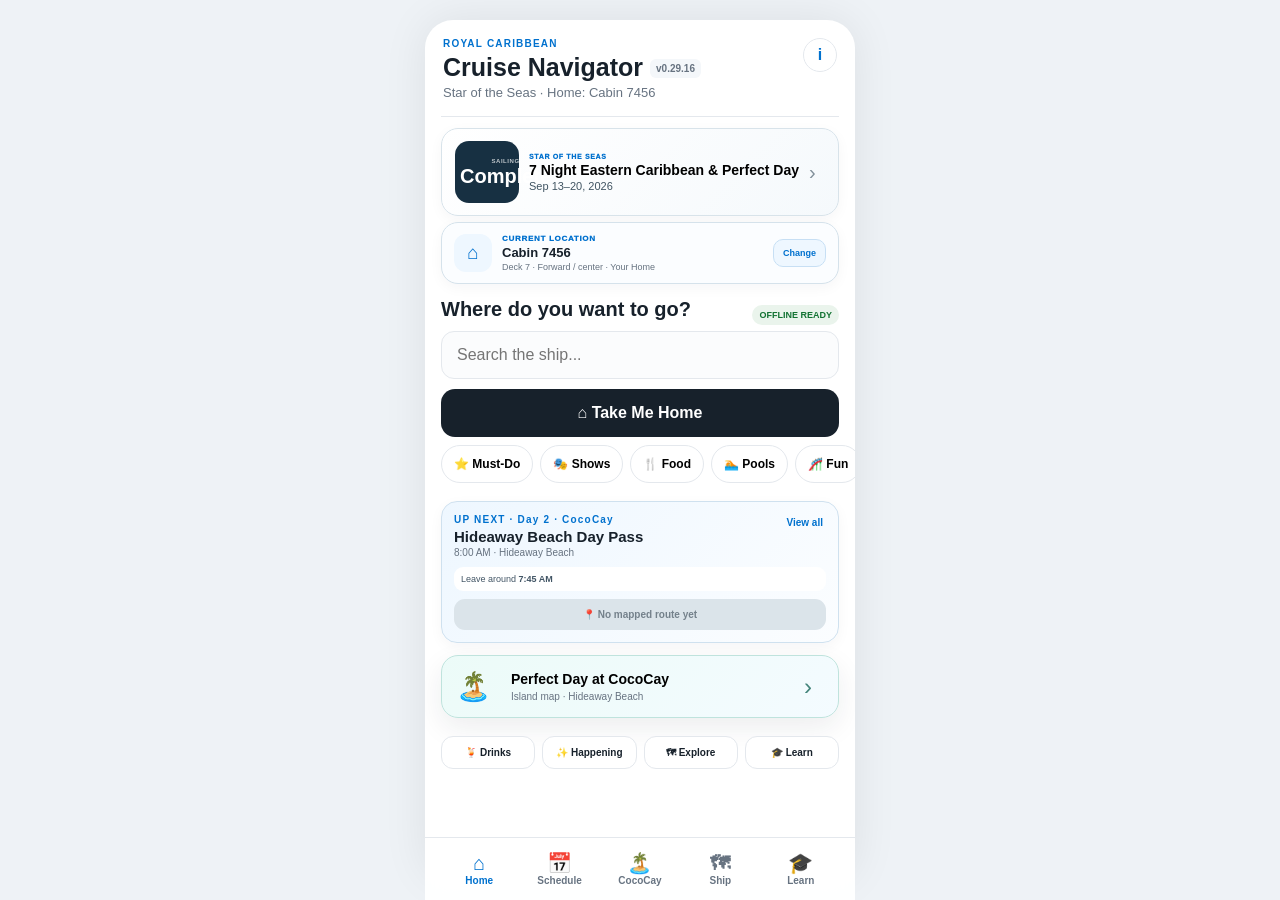
==== index.html @ 1f9f9a8d "bump production UI to 0.29.16" ====
<!doctype html>
<html lang="en">
<head>
  <meta charset="utf-8">
  <meta name="viewport" content="width=device-width, initial-scale=1, viewport-fit=cover">
  <meta name="theme-color" content="#0071ce">
  <meta name="apple-mobile-web-app-capable" content="yes">
  <meta name="apple-mobile-web-app-status-bar-style" content="black-translucent">
  <meta name="apple-mobile-web-app-title" content="Cruise Navigator">
  <link rel="manifest" href="manifest.webmanifest">
  <link rel="apple-touch-icon" href="icon-192.png">
  <link rel="stylesheet" href="styles.css?v=02916">
  <title>Cruise Navigator</title>
</head>
<body>
  <main class="app-shell">
    <header class="topbar">
      <div>
        <div class="eyebrow">ROYAL CARIBBEAN</div>
        <h1>Cruise Navigator <span>v0.29.16</span></h1>
        <p class="sub">Star of the Seas · Home: Cabin 7456</p>
      </div>
      <button id="infoBtn" class="icon-btn" aria-label="About">i</button>
    </header>

    <section id="homeView" class="view active">
      <div id="cruiseProfileHome" class="cruise-profile-home compact-profile"></div>

      <div id="currentLocationHome" class="current-location-home"></div>

      <div class="section-head home-search-head"><h2>Where do you want to go?</h2><span id="offlineBadge" class="badge">OFFLINE READY</span></div>
      <div class="search-wrap">
        <input id="searchInput" type="search" placeholder="Search the ship..." autocomplete="off">
      </div>
      <div id="destinationList" class="destination-list hidden"></div>      <div class="home-primary-actions single-home-action">
        <button id="takeHome" class="home-action compact-home-action">⌂ Take Me Home</button>
      </div>

      <div id="categoryGrid" class="category-grid home-category-chips"></div>

      <div id="schedulePreview" class="schedule-preview"></div>

      <button id="cocoCayHome" class="island-entry compact-island-entry"><span class="island-entry-icon">🏝️</span><span><strong>Perfect Day at CocoCay</strong><small>Island map · Hideaway Beach</small></span><span class="island-entry-arrow">›</span></button>

      <div class="home-more-row">
        <button data-view="drinks">🍹 Drinks</button>
        <button data-view="happening">✨ Happening</button>
        <button data-view="explore">🗺 Explore</button>
        <button data-view="learn">🎓 Learn</button>
      </div>
    </section>

    <section id="drinksView" class="view">
      <button class="back-btn" data-go="home">‹ Back</button>
      <div class="page-title"><div class="eyebrow">DELUXE BEVERAGE PACKAGE</div><h2>🍹 I Need a Drink</h2><p>Choose Daniel, Wife, or Both. Each person keeps a separate Drink Passport, while Both mode finds options that work for you together.</p></div>
      <div id="drinksContent"></div>
    </section>

    <section id="scheduleView" class="view">
      <button class="back-btn" data-go="home">‹ Back</button>
      <div class="page-title"><div class="eyebrow">MY CRUISE</div><h2>My Schedule</h2><p>Your confirmed Royal Caribbean reservations are preloaded. Add anything else you want to remember.</p></div>
      <div id="scheduleContent"></div>
    </section>

    <section id="happeningView" class="view">
      <button class="back-btn" data-go="home">‹ Back</button>
      <div class="page-title"><div class="eyebrow">CRUISE COMPASS</div><h2>What’s Happening</h2><p>Learn the rhythm of Star of the Seas with recent-sailing reference events. Confirm actual times in the Royal Caribbean app for your sailing.</p></div>
      <div id="happeningContent"></div>
    </section>

    <section id="cococayView" class="view">
      <button class="back-btn" data-go="home">‹ Back</button>
      <div id="cococayContent"></div>
    </section>

    <section id="routeView" class="view">
      <div id="shipCompass" class="ship-compass" aria-label="Ship orientation"><div class="compass-forward">FORWARD</div><div class="compass-hull"><span class="compass-core forward-core"></span><span class="compass-core aft-core"></span><span id="compassArrow" class="compass-arrow">↑</span></div><div class="compass-aft">AFT</div><div id="compassHint" class="compass-hint">Ship orientation</div></div>
      <button class="back-btn" data-go="home">‹ Back</button>
      <div id="routeContent"></div>
    </section>

    <div id="mapOverlay" class="map-overlay" aria-hidden="true">
      <div class="map-sheet">
        <div class="map-sheet-head"><div><div class="eyebrow">DECK MAP</div><h3 id="overlayTitle">Cruise Navigator</h3></div><button id="closeMap" class="icon-btn" aria-label="Close map">×</button></div>
        <div id="overlayMap" class="overlay-map"></div>
        <div class="map-legend"><span><i class="legend-dot you"></i>You</span><span><i class="legend-dot dest"></i>Destination</span><span><i class="legend-dot lift"></i>Elevator / stairs</span></div>
        <div class="map-disclaimer">Schematic navigation map — not to scale. Ship signage and crew instructions take precedence.</div>
      </div>
    </div>

    <section id="exploreView" class="view">
      <button class="back-btn" data-go="home">‹ Back</button>
      <div class="page-title"><div class="eyebrow">ORIENTATION</div><h2>Explore the Ship</h2><p>Use deck neighborhoods to build a mental map before boarding.</p></div>
      <div id="deckCards" class="deck-cards"></div>
    </section>

    <section id="learnView" class="view">
      <button class="back-btn" data-go="home">‹ Back</button>
      <div class="page-title"><div class="eyebrow">TRAINING MODE</div><h2>Learn My Ship</h2><p>A few quick challenges to make the ship easier to remember.</p></div>
      <div id="lessonCard" class="lesson-card"></div>
    </section>

    <section id="infoView" class="view">
      <button class="back-btn" data-go="home">‹ Back</button>
      <div class="page-title"><div class="eyebrow">ABOUT</div><h2>Cruise Navigator</h2><p>v0.29.0 · Star of the Seas · September 13–20, 2026</p></div>
      <div class="info-card">
        <h3>Built for your cruise</h3>
        <p>Cruise Navigator keeps your ship navigation, schedule, CocoCay plans, favorite destinations, and onboard tools together in one iPhone-friendly app.</p>
        <h3>Navigation</h3>
        <p>Routes use the verified walking network across the mapped ship decks with Balanced, Elevators Preferred, and No Stairs routing choices. Follow the highlighted route and use onboard signs and crew instructions whenever conditions differ.</p>
        <h3>Offline ready</h3>
        <p>Core app screens, navigation data, and deck maps are stored for offline use after the app has been loaded on your device.</p>
        <h3>Ship orientation</h3>
        <p>Forward means toward the bow of the ship. Aft means toward the stern. Cabin 7456 on Deck 7 is your saved Home location.</p>
      </div>
    </section>

    <nav class="tabbar" aria-label="Primary navigation">
      <button class="tab active" data-view="home"><span>⌂</span>Home</button>
      <button class="tab" data-view="schedule"><span>📅</span>Schedule</button>
      <button class="tab" data-view="cococay"><span>🏝️</span>CocoCay</button>
      <button class="tab" data-view="explore"><span>🗺</span>Ship</button>
      <button class="tab" data-view="learn"><span>🎓</span>Learn</button>
    </nav>
  </main>
  <script src="app.js?v=02916"></script>
</body>
</html>
---- styles.css ----
:root{
  --blue:#0071ce;
  --blue-dark:#0058a3;
  --ink:#17212b;
  --muted:#677381;
  --line:#e4e8ed;
  --soft:#f4f7fa;
  --green:#137333;
  --shadow:0 10px 28px rgba(20,35,50,.08);
}
*{box-sizing:border-box}
html,body{margin:0;background:#eef2f6;color:var(--ink);font-family:-apple-system,BlinkMacSystemFont,"Segoe UI",Roboto,Helvetica,Arial,sans-serif}
body{min-height:100vh}
button,input{font:inherit}
button{cursor:pointer}
.app-shell{max-width:430px;min-height:100vh;margin:auto;background:#fff;position:relative;padding:env(safe-area-inset-top) 16px calc(90px + env(safe-area-inset-bottom));box-shadow:0 0 45px rgba(0,0,0,.08)}
.topbar{display:flex;justify-content:space-between;align-items:flex-start;padding:18px 2px 16px;border-bottom:1px solid var(--line)}
.eyebrow{font-size:10px;font-weight:800;letter-spacing:1.2px;color:var(--blue)}
h1{font-size:25px;line-height:1.05;margin:5px 0}
h1 span{font-size:10px;background:var(--soft);padding:4px 6px;border-radius:6px;color:var(--muted);vertical-align:middle}
.sub{margin:0;color:var(--muted);font-size:13px}
.icon-btn{width:34px;height:34px;border-radius:50%;border:1px solid var(--line);background:#fff;font-weight:800;color:var(--blue)}
.view{display:none;padding-top:18px}.view.active{display:block}
.home-card{display:flex;gap:14px;align-items:center;background:linear-gradient(135deg,#eef7ff,#f8fbff);border:1px solid #d7e9fb;border-radius:18px;padding:17px;box-shadow:var(--shadow)}
.home-icon{width:48px;height:48px;border-radius:14px;background:var(--blue);color:#fff;display:grid;place-items:center;font-size:25px;font-weight:700}
.small-label{font-size:10px;font-weight:800;color:var(--blue);letter-spacing:.9px}.home-room{font-size:22px;font-weight:800;margin-top:2px}.home-meta{font-size:12px;color:var(--muted);margin-top:2px}
.home-action{width:100%;margin:11px 0 18px;border:0;border-radius:14px;padding:14px;background:var(--ink);color:#fff;font-weight:800}
.section-head{display:flex;justify-content:space-between;align-items:center}.section-head h2{font-size:18px;margin:0 0 10px}.badge{font-size:9px;padding:5px 7px;border-radius:999px;background:#eaf4ec;color:var(--green);font-weight:800}
.search-wrap input{width:100%;padding:14px 15px;border:1px solid var(--line);border-radius:13px;background:#fbfcfd;outline:none}.search-wrap input:focus{border-color:#9bc8ef;box-shadow:0 0 0 3px rgba(0,113,206,.08)}
.category-grid{display:grid;grid-template-columns:repeat(2,1fr);gap:10px;margin:12px 0 18px}
.cat{padding:15px;text-align:left;border:1px solid var(--line);background:#fff;border-radius:15px;min-height:74px;box-shadow:0 3px 10px rgba(20,35,50,.04)}.cat strong{display:block;font-size:14px}.cat span{display:block;color:var(--muted);font-size:11px;margin-top:3px}
.feature-grid{display:grid;grid-template-columns:1fr 1fr;gap:10px}.feature-card{border:1px solid var(--line);background:#fff;border-radius:15px;padding:14px;text-align:left}.feature-card strong{display:block}.feature-card span{display:block;color:var(--muted);font-size:11px;margin-top:5px;line-height:1.35}
.destination-list{display:grid;gap:8px;margin:10px 0 18px}.destination-list.hidden{display:none}.dest-row{display:flex;gap:10px;align-items:center;border:1px solid var(--line);border-radius:13px;padding:12px;background:#fff;text-align:left}.dest-icon{font-size:20px;width:28px}.dest-main{min-width:0;flex:1}.dest-name{font-weight:800;font-size:14px}.dest-meta{color:var(--muted);font-size:11px;margin-top:2px}.dest-arrow{color:var(--muted);font-size:20px}
.back-btn{border:0;background:transparent;padding:3px 0;color:var(--blue);font-weight:800}.page-title{padding-top:8px}.page-title h2{font-size:26px;margin:4px 0}.page-title p{margin:0 0 16px;color:var(--muted);font-size:13px;line-height:1.45}
.route-hero{background:var(--ink);color:#fff;border-radius:18px;padding:18px;margin:14px 0}.route-hero .eyebrow{color:#8ecaff}.route-hero h2{font-size:24px;margin:4px 0}.route-tag{display:inline-block;background:#2d3b49;padding:5px 8px;border-radius:999px;font-size:10px;margin-top:8px}
.route-card{border:1px solid var(--line);border-radius:15px;padding:14px;margin:10px 0}.route-card h3{margin:0 0 8px;font-size:14px}.route-step{display:flex;gap:9px;margin:10px 0}.step-num{flex:0 0 24px;height:24px;border-radius:50%;background:#eaf4fd;color:var(--blue);display:grid;place-items:center;font-size:11px;font-weight:800}.step-text{font-size:13px;line-height:1.38}.callout{padding:12px;background:#fff8e7;border:1px solid #f5dfac;border-radius:12px;font-size:12px;line-height:1.4}.confidence{font-size:10px;font-weight:800;color:var(--muted);letter-spacing:.5px}
.deck-cards{display:grid;gap:10px}.deck-card{border:1px solid var(--line);border-radius:15px;padding:14px}.deck-card h3{margin:0;font-size:16px}.deck-card .deck-label{color:var(--blue);font-weight:800;font-size:11px}.deck-card p{margin:6px 0 0;color:var(--muted);font-size:12px;line-height:1.4}
.lesson-card{border:1px solid var(--line);border-radius:18px;padding:18px;box-shadow:var(--shadow)}.lesson-q{font-size:20px;font-weight:800;line-height:1.25;margin:8px 0 14px}.answers{display:grid;gap:9px}.answer{border:1px solid var(--line);background:#fff;border-radius:12px;padding:12px;text-align:left}.answer.correct{border-color:#9fd0aa;background:#eef8f0}.answer.wrong{border-color:#e7a9a9;background:#fff1f1}.lesson-feedback{margin-top:12px;font-size:12px;color:var(--muted);line-height:1.4}
.info-card{border:1px solid var(--line);border-radius:16px;padding:16px}.info-card h3{font-size:14px;margin:15px 0 6px}.info-card h3:first-child{margin-top:0}.info-card p{font-size:12px;line-height:1.45;color:var(--muted)}.warning{background:#fff8e7;border:1px solid #f5dfac;padding:10px;border-radius:10px}.source{word-break:break-word;font-size:10px!important}
.tabbar{position:fixed;z-index:10;left:50%;transform:translateX(-50%);bottom:0;width:min(430px,100%);padding:8px 14px calc(8px + env(safe-area-inset-bottom));display:grid;grid-template-columns:repeat(5,1fr);background:rgba(255,255,255,.95);backdrop-filter:blur(14px);border-top:1px solid var(--line)}
.tab{border:0;background:transparent;color:var(--muted);font-size:10px;font-weight:700;padding:6px}.tab span{display:block;font-size:20px;line-height:22px;margin-bottom:1px}.tab.active{color:var(--blue)}
@media(min-width:600px){body{padding:20px 0}.app-shell{min-height:860px;border-radius:28px;overflow:hidden}}
.must-pill{display:inline-block;margin-left:5px;font-size:8px;letter-spacing:.4px;color:#8a5a00;background:#fff2c7;padding:3px 5px;border-radius:999px;vertical-align:2px}.unavailable{border:1px solid #f0c7c7;background:#fff5f5;border-radius:13px;padding:12px;font-size:12px;line-height:1.4}.unavailable strong{display:block;color:#9b2c2c;margin-bottom:4px}.unavailable span{color:var(--muted)}.answer.next{margin-top:10px;width:100%;text-align:center}

/* v0.3 visual mini-map */
.map-card{border:1px solid var(--line);border-radius:17px;padding:14px;margin:12px 0;box-shadow:var(--shadow);background:#fff}.map-head{display:flex;justify-content:space-between;gap:10px;align-items:flex-start}.map-head h3{margin:3px 0 2px;font-size:16px}.map-head p{margin:0;color:var(--muted);font-size:11px}.map-open{border:1px solid #c9d7e4;background:#f7fbff;color:var(--blue);border-radius:10px;padding:8px 10px;font-size:11px;font-weight:800;white-space:nowrap}.map-steps{display:grid;gap:7px;margin-top:10px}.map-stage{border:1px solid #e6ebf0;border-radius:14px;padding:8px;background:#fbfcfd}.stage-title{font-size:9px;letter-spacing:.75px;font-weight:800;color:var(--muted);margin:0 0 5px}.stage-title span{display:inline-grid;place-items:center;width:18px;height:18px;border-radius:50%;background:#eaf4fd;color:var(--blue);margin-right:4px}.route-bridge{display:flex;align-items:center;gap:9px;padding:1px 10px}.bridge-line{flex:0 0 28px;height:1px;border-top:2px dashed #aab8c5}.bridge-copy{font-size:10px;font-weight:800;color:var(--ink)}.bridge-copy small{font-weight:600;color:var(--muted)}.map-disclaimer{font-size:9px;line-height:1.35;color:var(--muted);margin-top:7px}.shipmap{display:block;width:100%;height:auto}.map-dir{font-size:8px;font-weight:800;fill:#7a8792;letter-spacing:.8px}.map-label{font-size:10px;font-weight:900;fill:#0071ce}.map-you{fill:#0071ce;stroke:#fff;stroke-width:3}.map-dest{fill:#f2a900;stroke:#fff;stroke-width:3}.map-core{fill:#edf2f6;stroke:#cfd7df}.map-core-text{font-size:7px;font-weight:800;fill:#677381;letter-spacing:.4px}.map-zone{fill:#f2f5f8;stroke:#d8e0e7}.map-zone.destzone{fill:#eef7ff;stroke:#c7dff4}.map-zone-text{font-size:9px;font-weight:900;fill:#22313d}.map-zone-text.big{font-size:12px}.map-muted{font-size:8px;font-weight:700;fill:#87929c}.route-line{fill:none;stroke:#0071ce;stroke-width:4;stroke-linecap:round;stroke-dasharray:6 6;opacity:.9}.map-legend{display:flex;gap:13px;flex-wrap:wrap;margin-top:8px;font-size:10px;color:var(--muted)}.legend-dot{display:inline-block;width:9px;height:9px;border-radius:50%;margin-right:4px;vertical-align:-1px}.legend-dot.you{background:#0071ce}.legend-dot.dest{background:#f2a900}.legend-dot.lift{background:#d4dce3;border:1px solid #bcc7d1}.map-overlay{position:fixed;inset:0;z-index:30;background:rgba(15,24,32,.52);display:none;align-items:flex-end;justify-content:center}.map-overlay.show{display:flex}.map-sheet{width:min(430px,100%);max-height:92vh;overflow:auto;background:#fff;border-radius:22px 22px 0 0;padding:15px 16px calc(18px + env(safe-area-inset-bottom));box-shadow:0 -20px 50px rgba(0,0,0,.2)}.map-sheet-head{display:flex;justify-content:space-between;align-items:flex-start;margin-bottom:8px}.map-sheet-head h3{font-size:19px;margin:3px 0}.overlay-map{display:grid;gap:8px}.overlay-section{border:1px solid var(--line);border-radius:14px;padding:8px}.overlay-label{font-size:9px;font-weight:900;letter-spacing:.75px;color:var(--blue);margin:0 0 5px}.overlay-connector{text-align:center;font-size:10px;font-weight:900;color:var(--muted);padding:2px}.step-type{display:block;font-size:8px;font-weight:900;letter-spacing:.7px;color:var(--blue);margin-bottom:2px}.deck-card{width:100%;text-align:left;background:#fff;cursor:pointer}
@media(max-width:360px){.app-shell{padding-left:12px;padding-right:12px}.map-card{padding:11px}.map-head{gap:6px}.map-open{padding:7px 8px}}

/* v0.4 persistent ship compass */
.ship-compass{position:sticky;top:8px;z-index:18;margin-left:auto;width:72px;background:rgba(255,255,255,.96);border:1px solid var(--line);border-radius:18px;padding:7px 7px 6px;text-align:center;box-shadow:0 7px 22px rgba(20,40,60,.14);backdrop-filter:blur(8px)}
.compass-forward,.compass-aft{font-size:7px;line-height:1;font-weight:900;letter-spacing:.65px;color:#617180}.compass-hull{position:relative;width:28px;height:56px;margin:4px auto;background:#eaf4fd;border:2px solid #0071ce;clip-path:polygon(50% 0,88% 18%,100% 82%,75% 100%,25% 100%,0 82%,12% 18%)}.compass-core{position:absolute;left:8px;width:9px;height:6px;border-radius:4px;background:#9eb7ca}.forward-core{top:16px}.aft-core{bottom:13px}.compass-arrow{position:absolute;left:50%;top:50%;transform:translate(-50%,-50%);font-size:22px;line-height:1;color:#0071ce;font-weight:900}.route-aft .compass-arrow{color:#f2a900}.compass-hint{font-size:7px;line-height:1.15;color:#657582;font-weight:800;margin-top:4px}.ship-compass + .back-btn{margin-top:-76px}.route-hero{margin-top:70px}

/* v0.5 guided navigation */
.guided-top{display:flex;align-items:center;gap:12px;margin-bottom:8px}.guided-top .back-btn{margin:0}.guided-progress{flex:1;font-size:11px;font-weight:900;letter-spacing:.08em}.guided-progress>div{height:6px;background:#dfe7ee;border-radius:999px;overflow:hidden;margin-top:5px}.guided-progress i{display:block;height:100%;background:#0071ce;border-radius:999px}.guided-hero{padding-bottom:10px}.guided-map{position:relative;background:#fff;border-radius:18px;padding:10px;margin:8px 0 12px;box-shadow:0 6px 20px rgba(0,0,0,.08)}.guided-map svg{width:100%;max-height:310px}.guided-map-label{font-size:11px;font-weight:900;letter-spacing:.08em;margin:2px 4px 8px}.guided-full{position:absolute;right:14px;top:12px}.instruction-card{display:flex;gap:14px;align-items:flex-start;background:#fff;border-radius:18px;padding:18px;margin:12px 0;box-shadow:0 6px 20px rgba(0,0,0,.08)}.step-num.big{width:42px;height:42px;min-width:42px;font-size:18px}.instruction-text{font-size:19px;font-weight:800;line-height:1.28;margin-top:4px}.guided-actions{display:grid;grid-template-columns:1fr 1fr;gap:9px;position:sticky;bottom:8px;padding:10px 0 4px;background:linear-gradient(transparent,#f4f7fa 25%)}.next-action,.confused-action,.secondary-action{border:0;border-radius:14px;padding:15px 10px;font-weight:900;font-size:14px}.next-action{background:#0071ce;color:#fff}.confused-action{background:#fff;border:2px solid #c9d5df;color:#172b3a}.secondary-action{background:#e7edf2;color:#172b3a}.guided-actions .next-action:last-child:nth-child(3){grid-column:auto}.deck-change-card{text-align:center;padding:28px 10px}.deck-change-icon{font-size:42px}.deck-from,.deck-to{font-size:26px;font-weight:950}.deck-arrow{font-size:30px;color:#0071ce}.deck-change-card small{display:block;margin-top:12px;color:#526675}.nearby-card{background:#fff8df;border-radius:18px;padding:16px;margin:12px 0}.nearby-card h3{margin:5px 0 10px}.nearby-chips{display:flex;flex-wrap:wrap;gap:7px}.nearby-chips span{background:#fff;border-radius:999px;padding:8px 10px;font-size:12px;font-weight:800}.recovery p{line-height:1.4}.recovery-place{width:100%;text-align:left;background:#fff;border:1px solid #d5e0e8;border-radius:12px;padding:13px;margin:5px 0;font-weight:800}.recovery-tip{background:#edf6fc;border-radius:12px;padding:12px;margin:10px 0 16px;line-height:1.4}

/* v0.6 flexible From / To routing */
.location-picker{display:grid;grid-template-columns:1fr auto 1fr;gap:7px;align-items:center;margin:8px 0 10px}.location-field{border:1px solid var(--line);background:#fff;border-radius:14px;padding:10px 11px;text-align:left;box-shadow:0 4px 14px rgba(20,40,60,.06);min-width:0}.location-field span{display:block;font-size:8px;font-weight:900;letter-spacing:.7px;color:var(--blue);margin-bottom:3px}.location-field strong{display:block;font-size:12px;white-space:nowrap;overflow:hidden;text-overflow:ellipsis}.location-field small{display:block;color:var(--muted);font-size:9px;margin-top:3px;white-space:nowrap;overflow:hidden;text-overflow:ellipsis}.location-arrow{font-size:18px;font-weight:900;color:#8a98a6}.location-picker-sheet p{margin:2px 0 10px;color:var(--muted);font-size:12px;line-height:1.4}.location-search{width:100%;border:1px solid var(--line);border-radius:12px;padding:12px;font-size:14px;margin-bottom:9px;box-sizing:border-box}.location-choices{display:grid;gap:7px}.location-choice{width:100%;display:grid;grid-template-columns:28px 1fr 22px;gap:9px;align-items:center;border:1px solid #d7e0e7;background:#fff;border-radius:13px;padding:10px;text-align:left}.location-choice.selected{border-color:#8ecaff;background:#f4faff}.location-choice>span:first-child{font-size:20px;text-align:center}.location-choice strong{display:block;font-size:12px;line-height:1.2}.location-choice small{display:block;color:var(--muted);font-size:9px;margin-top:3px}.location-choice>b{color:#16813b;text-align:center}.empty-choice{padding:18px;text-align:center;color:var(--muted);font-size:12px}
@media(max-width:360px){.location-picker{gap:5px}.location-field{padding:9px 8px}.location-field strong{font-size:11px}.location-arrow{font-size:16px}}

/* v0.7 interactive Explore */
.deck-card-v07{display:block;border:1px solid var(--line);border-radius:18px;padding:14px;margin:9px 0;background:#fff;text-align:left;box-shadow:0 4px 16px rgba(20,40,60,.06);color:var(--ink)}.deck-card-v07:active{transform:scale(.99)}.deck-card-top{display:flex;justify-content:space-between;align-items:center}.tap-hint{font-size:9px;font-weight:900;color:var(--blue);letter-spacing:.2px}.deck-card-v07 h3{margin:4px 0;font-size:15px}.deck-card-v07 p{margin:0;color:var(--muted);font-size:11px;line-height:1.45}.deck-card-foot{display:flex;gap:8px;flex-wrap:wrap;margin-top:10px}.deck-card-foot span{font-size:9px;font-weight:800;background:#f2f6f9;border-radius:999px;padding:5px 7px}.deck-explorer-v07{padding-bottom:10px}.deck-explorer-head{display:flex;justify-content:space-between;gap:10px;align-items:flex-start;margin-bottom:12px}.deck-explorer-head h2{margin:3px 0;font-size:21px}.deck-explorer-head p{margin:0;color:var(--muted);font-size:11px;line-height:1.35}.explore-section-v07{margin-top:15px}.explore-section-v07 h3{margin:0 0 7px;font-size:13px}.venue-list-v07{display:grid;gap:7px}.venue-card-v07{width:100%;display:grid;grid-template-columns:35px 1fr 16px;gap:9px;align-items:center;border:1px solid #dce4ea;background:#fff;border-radius:14px;padding:10px;text-align:left;box-shadow:0 3px 10px rgba(20,40,60,.04)}.venue-icon-v07{font-size:23px;text-align:center}.venue-top-v07{display:flex;gap:7px;align-items:flex-start;justify-content:space-between}.venue-top-v07 strong{font-size:12px;line-height:1.2}.venue-cost{flex:0 0 auto;font-size:8px;font-weight:900;padding:3px 5px;border-radius:999px}.venue-cost.free{color:#147744;background:#e8f7ed}.venue-cost.paid{color:#8b5a00;background:#fff3ce}.venue-meta-v07{display:block;font-size:8px;font-weight:900;letter-spacing:.5px;color:var(--blue);margin-top:4px}.venue-food-v07{display:block;color:var(--muted);font-size:9px;line-height:1.3;margin-top:3px}.venue-arrow-v07{font-size:23px;color:#7b8a97}.venue-detail-v07{padding-bottom:6px}.venue-detail-title{display:flex;gap:12px;align-items:flex-start}.venue-detail-icon{width:50px;height:50px;display:grid;place-items:center;border-radius:15px;background:#eef7ff;font-size:28px;flex:0 0 auto}.venue-detail-title h2{margin:3px 0 3px;font-size:21px;line-height:1.15}.venue-detail-area{font-size:10px;color:var(--muted)}.detail-chips{display:flex;flex-wrap:wrap;gap:6px;margin:12px 0}.detail-chips span{font-size:9px;font-weight:850;background:#f2f6f9;border-radius:999px;padding:7px 8px}.detail-block{border-top:1px solid #e8edf1;padding:11px 0}.detail-block h3{margin:0 0 4px;font-size:12px}.detail-block p{margin:0;font-size:11px;line-height:1.45;color:var(--muted)}.venue-actions-v07{display:grid;grid-template-columns:1fr 1fr;gap:8px;margin:13px 0}.primary-venue-btn,.secondary-venue-btn{border:0;border-radius:13px;padding:13px 8px;font-weight:900;font-size:11px}.primary-venue-btn{background:#0071ce;color:#fff}.secondary-venue-btn{background:#edf3f7;color:#173042}.nearby-v07{border-top:1px solid #e8edf1;padding-top:11px;margin-top:7px}.nearby-v07 h3{font-size:12px;margin:0 0 7px}.nearby-v07 p{font-size:10px;color:var(--muted)}.nearby-item-v07{width:100%;display:flex;align-items:center;gap:8px;border:1px solid #dfe7ed;background:#fff;border-radius:11px;padding:10px;text-align:left;font-weight:800;font-size:11px;margin:5px 0}.nearby-item-v07 span:last-child{margin-left:auto;color:#8a98a6;font-size:19px}.explore-source-v07{font-size:9px;line-height:1.4;color:var(--muted);background:#f7f9fb;border-radius:10px;padding:9px;margin-top:12px}.map-open{cursor:pointer}
@media(max-width:360px){.venue-card-v07{grid-template-columns:31px 1fr 14px;padding:9px}.venue-icon-v07{font-size:21px}.venue-top-v07{display:block}.venue-cost{display:inline-block;margin-top:4px}.venue-actions-v07{grid-template-columns:1fr}}

.deck-card-v07:focus-visible,.venue-card-v07:focus-visible,.map-open:focus-visible,.nearby-item-v07:focus-visible{outline:3px solid #0071ce;outline-offset:2px}


/* v0.8 update banner */
.update-banner[hidden]{display:none!important}.update-banner{position:sticky;top:0;z-index:60;display:flex;align-items:center;justify-content:space-between;gap:12px;padding:10px 12px;background:#eef8ff;border-bottom:1px solid #bddcf2;box-shadow:0 5px 18px rgba(15,60,90,.08)}
.update-banner>div{min-width:0}.update-banner strong{display:block;font-size:11px}.update-banner span{display:block;color:#4e6678;font-size:9px;margin-top:2px}.update-banner button{border:0;border-radius:11px;background:#0071ce;color:#fff;font-size:10px;font-weight:900;padding:10px 12px;flex:0 0 auto}
button{touch-action:manipulation}.deck-card-v07,.venue-card-v07,.cat,.feature-card,.location-field,.next-action,.confused-action,.secondary-action{ -webkit-tap-highlight-color: rgba(0,113,206,.10)}


/* v0.8.1 deck overview map */
.deck-overview-map{background:#f7fafc;border:1px solid #e0e8ee;border-radius:16px;padding:10px;margin:6px 0 14px}
.deck-overview-label{display:flex;justify-content:space-between;gap:8px;align-items:center;margin:0 3px 7px;font-size:8px;font-weight:900;letter-spacing:.06em;color:#4e6575}
.deck-overview-map .shipmap{width:100%;max-height:235px;display:block}
.deck-overview-note{margin:8px 3px 1px;font-size:10px;line-height:1.4;color:#586d7c}
@media(max-width:360px){.deck-overview-label{font-size:7px}.deck-overview-map .shipmap{max-height:215px}}


/* v0.9 CocoCay Island Mode */
.island-entry{width:100%;display:grid;grid-template-columns:44px 1fr 20px;gap:11px;align-items:center;border:1px solid #bfe3dd;background:linear-gradient(135deg,#ecfbf8,#f4fbff);border-radius:17px;padding:14px;text-align:left;margin:0 0 18px;box-shadow:var(--shadow)}
.island-entry-icon{font-size:28px}.island-entry strong{display:block;font-size:14px}.island-entry small{display:block;color:var(--muted);font-size:10px;line-height:1.35;margin-top:3px}.island-entry-arrow{font-size:24px;color:#43847a}
.island-hero{background:linear-gradient(145deg,#0a7f91,#126fa8);color:#fff;border-radius:20px;padding:18px;margin:8px 0 13px}.island-hero .eyebrow{color:#bff4ec}.island-hero h2{font-size:25px;margin:4px 0}.island-hero p{font-size:11px;line-height:1.45;margin:5px 0 0;color:#eafaff}
.access-card{border:1px solid #cce8d2;background:#f1fbf3;border-radius:16px;padding:14px;margin:10px 0}.access-card h3{font-size:15px;margin:3px 0 5px}.access-card p{font-size:10px;line-height:1.4;color:#50665a;margin:0}.access-badge{display:inline-block;background:#daf3e1;color:#146b37;border-radius:999px;padding:5px 8px;font-size:9px;font-weight:900}.island-actions{display:grid;grid-template-columns:1fr 1fr;gap:9px;margin:11px 0}.island-action{border:1px solid var(--line);background:#fff;border-radius:14px;padding:13px;text-align:left}.island-action strong{display:block;font-size:12px}.island-action small{display:block;font-size:9px;color:var(--muted);margin-top:3px;line-height:1.35}
.island-map-card{border:1px solid var(--line);border-radius:18px;padding:11px;background:#fff;margin:11px 0;box-shadow:var(--shadow)}.island-map-card h3{font-size:13px;margin:2px 3px 8px}.cococay-map{width:100%;height:auto;display:block}.island-water{fill:#dff5fb}.island-land{fill:#f2e8bd;stroke:#d4c894;stroke-width:2}.island-path{fill:none;stroke:#fff;stroke-width:5;stroke-linecap:round;stroke-dasharray:7 5}.island-tram{fill:none;stroke:#475e68;stroke-width:2.5;stroke-dasharray:4 4}.island-zone{fill:#fff;stroke:#d6dee3}.island-zone.hideaway{fill:#f1e8ff;stroke:#bfa5e8}.island-zone-text{font-size:8px;font-weight:900;fill:#25343e}.island-small{font-size:6px;font-weight:800;fill:#5d6d76}.island-pin{fill:#0071ce;stroke:#fff;stroke-width:2}.island-pin.unlocked{fill:#7a3db5}.island-pin.free{fill:#1b8a4b}.island-pin.paid{fill:#c87900}.island-route{fill:none;stroke:#0071ce;stroke-width:4;stroke-linecap:round;stroke-dasharray:7 5}.island-legend{display:flex;gap:8px;flex-wrap:wrap;font-size:8px;color:var(--muted);margin:8px 2px}.cost-dot{width:8px;height:8px;border-radius:50%;display:inline-block;margin-right:3px}.cost-dot.free{background:#1b8a4b}.cost-dot.unlocked{background:#7a3db5}.cost-dot.paid{background:#c87900}
.island-section{margin:16px 0}.island-section-head{display:flex;align-items:end;justify-content:space-between;gap:8px}.island-section h3{font-size:14px;margin:0 0 7px}.island-section-head small{font-size:8px;color:var(--muted);margin-bottom:8px}.island-list{display:grid;gap:7px}.island-place{width:100%;display:grid;grid-template-columns:34px 1fr 18px;gap:8px;align-items:center;border:1px solid #dfe6eb;background:#fff;border-radius:14px;padding:10px;text-align:left}.island-place-icon{font-size:22px}.island-place strong{font-size:11px;display:block}.island-place small{font-size:8px;color:var(--muted);line-height:1.3;display:block;margin-top:2px}.access-chip{display:inline-block;margin-top:4px;font-size:7px;font-weight:900;border-radius:999px;padding:3px 5px}.access-chip.free{background:#e6f7ec;color:#126b37}.access-chip.unlocked{background:#f0e7fb;color:#67339a}.access-chip.paid{background:#fff1d5;color:#8a5800}.island-place-arrow{font-size:20px;color:#82909a}
.purchase-row{display:flex;justify-content:space-between;align-items:center;gap:10px;border:1px solid #dfe6eb;border-radius:13px;padding:11px;margin:7px 0;background:#fff}.purchase-row strong{font-size:11px;display:block}.purchase-row small{font-size:8px;color:var(--muted);display:block;margin-top:2px}.purchase-toggle{border:0;border-radius:999px;padding:7px 9px;font-size:8px;font-weight:900;background:#edf2f5;color:#5c6c76}.purchase-toggle.on{background:#daf3e1;color:#146b37}
.pass-itinerary{counter-reset:passstep;display:grid;gap:8px}.pass-step{display:grid;grid-template-columns:30px 1fr;gap:8px;align-items:start;border:1px solid #e0e7ec;border-radius:13px;padding:10px;background:#fff}.pass-step:before{counter-increment:passstep;content:counter(passstep);width:26px;height:26px;border-radius:50%;display:grid;place-items:center;background:#efe5fb;color:#67339a;font-weight:900;font-size:10px}.pass-step strong{font-size:11px;display:block}.pass-step small{font-size:9px;color:var(--muted);line-height:1.35}.island-detail-cost{font-size:10px;font-weight:900;border-radius:999px;padding:6px 8px;display:inline-block}.island-detail-cost.free{background:#e6f7ec;color:#126b37}.island-detail-cost.unlocked{background:#f0e7fb;color:#67339a}.island-detail-cost.paid{background:#fff1d5;color:#8a5800}


/* v0.10 My Schedule */
.schedule-preview{margin:0 0 12px}.schedule-preview-empty,.schedule-preview-card{width:100%;border:1px solid #cfe1ef;background:#f7fbff;border-radius:16px;padding:12px;text-align:left;box-shadow:0 4px 14px rgba(20,35,50,.04)}.schedule-preview-empty{display:grid;grid-template-columns:34px 1fr 18px;gap:10px;align-items:center}.schedule-preview-empty:hover{border-color:#9bc8ef}.schedule-preview-icon{font-size:24px}.schedule-preview-empty strong{display:block;font-size:13px}.schedule-preview-empty small{display:block;color:var(--muted);font-size:10px;line-height:1.3;margin-top:2px}.schedule-preview-card{background:linear-gradient(135deg,#eef7ff,#fbfdff)}.schedule-preview-head{display:flex;justify-content:space-between;gap:10px;align-items:flex-start}.schedule-preview-head h3{margin:3px 0 2px;font-size:15px}.schedule-preview-head p{margin:0;color:var(--muted);font-size:10px}.small-link-btn{border:0;background:transparent;color:var(--blue);font-weight:800;font-size:10px;padding:3px}.schedule-preview-leave{margin:9px 0 7px;font-size:9px;color:#425565;background:#fff;border-radius:9px;padding:7px}.schedule-preview-route{width:100%;border:0;border-radius:11px;background:var(--blue);color:#fff;font-size:10px;font-weight:900;padding:10px}.schedule-preview-route:disabled{background:#dbe4ea;color:#74818b}
.schedule-toolbar{display:flex;justify-content:space-between;gap:10px;align-items:end;border:1px solid var(--line);border-radius:15px;padding:12px;background:#fbfcfd;margin:8px 0 13px}.schedule-toolbar label{display:grid;gap:5px;min-width:110px}.schedule-toolbar label span,.schedule-form label>span{font-size:9px;font-weight:900;letter-spacing:.7px;color:var(--muted)}.schedule-toolbar select,.schedule-form input,.schedule-form select,.schedule-form textarea{width:100%;border:1px solid #d7e0e7;background:#fff;border-radius:11px;padding:10px;font-size:11px;outline:none}.schedule-toolbar select:focus,.schedule-form input:focus,.schedule-form select:focus,.schedule-form textarea:focus{border-color:#9bc8ef;box-shadow:0 0 0 3px rgba(0,113,206,.08)}.schedule-toolbar-actions{display:grid;grid-template-columns:1fr 1fr;gap:6px}.schedule-add-btn{border:0;border-radius:11px;background:var(--blue);color:#fff;padding:10px 9px;font-size:9px;font-weight:900;white-space:nowrap}.schedule-add-btn.alt{background:#edf3f7;color:#173042}.schedule-next-card{display:flex;justify-content:space-between;gap:10px;align-items:center;border:1px solid #cce8d2;background:#f1fbf3;border-radius:15px;padding:12px;margin-bottom:13px}.schedule-next-card strong{display:block;font-size:13px;margin-top:3px}.schedule-next-card span{display:block;color:#50665a;font-size:9px;margin-top:3px}.schedule-jump{border:1px solid #b9dcc2;background:#fff;border-radius:10px;padding:8px;font-size:9px;font-weight:900;color:#146b37}.schedule-day{margin:16px 0}.schedule-day-head{display:flex;justify-content:space-between;align-items:center;margin-bottom:7px}.schedule-day-head h3{margin:0;font-size:16px}.schedule-add-inline{border:0;background:transparent;color:var(--blue);font-size:10px;font-weight:900}.schedule-item{display:grid;grid-template-columns:34px 1fr;gap:9px;border:1px solid #dfe7ed;background:#fff;border-radius:14px;padding:10px;margin:7px 0;box-shadow:0 3px 10px rgba(20,40,60,.03)}.schedule-item.attended{opacity:.62}.schedule-icon{width:34px;height:34px;border-radius:11px;background:#eef7ff;display:grid;place-items:center;font-size:19px}.schedule-top{display:flex;justify-content:space-between;gap:8px}.schedule-type{font-size:8px;color:var(--blue);font-weight:900;letter-spacing:.6px}.schedule-main h3{margin:3px 0 2px;font-size:13px;line-height:1.2}.schedule-menu{border:0;background:transparent;color:#82909a;font-weight:900;padding:0 4px;font-size:13px}.schedule-time{font-size:10px;color:#334955}.schedule-leave{font-size:9px;margin-top:6px;color:#425565}.schedule-leave strong{color:var(--green)}.schedule-leave span{color:var(--muted)}.schedule-notes{font-size:9px;line-height:1.35;color:var(--muted);background:#f7f9fb;border-radius:9px;padding:7px;margin-top:7px}.schedule-actions{display:grid;grid-template-columns:1fr 1fr;gap:6px;margin-top:8px}.schedule-action{border:1px solid #d7e0e7;background:#f7fafc;color:#173042;border-radius:10px;padding:8px 7px;font-size:9px;font-weight:900}.schedule-action.primary{background:#eef7ff;border-color:#c7dff4;color:var(--blue)}.schedule-empty{text-align:center;border:1px dashed #c9d7e4;border-radius:17px;padding:20px 14px;background:#fbfcfd}.schedule-empty-icon{font-size:28px}.schedule-empty h3{margin:7px 0 4px;font-size:16px}.schedule-empty p{margin:0 auto 12px;max-width:300px;color:var(--muted);font-size:10px;line-height:1.4}.schedule-empty .next-action,.schedule-empty .secondary-action{width:100%;margin-top:6px}.schedule-form{display:grid;gap:11px}.schedule-form label{display:grid;gap:5px}.schedule-form-grid{display:grid;gap:8px}.schedule-form-grid.two{grid-template-columns:1fr 1fr}.schedule-form textarea{resize:vertical}.schedule-form-actions{display:grid;grid-template-columns:1fr 1fr;gap:8px}.danger-btn{border:1px solid #e8bcbc;background:#fff3f3;color:#a22a2a;border-radius:11px;padding:10px;font-size:10px;font-weight:900}.schedule-form .primary-venue-btn,.schedule-form .secondary-venue-btn{width:100%;font-size:10px}.schedule-form-actions .secondary-venue-btn{border:0}.schedule-preview-card .schedule-preview-route{margin-top:1px}
@media(max-width:360px){.schedule-toolbar{align-items:stretch;flex-direction:column}.schedule-toolbar-actions{width:100%}.schedule-form-grid.two{grid-template-columns:1fr}.schedule-actions{grid-template-columns:1fr}.schedule-preview-head{display:block}.small-link-btn{padding:7px 0}.schedule-next-card{align-items:flex-start;flex-direction:column}}


/* v0.11 Detailed Navigation Foundation */
.route-accuracy{display:grid;grid-template-columns:1fr 34px;gap:10px;align-items:center;border:1px solid #cfe1ef;background:#f7fbff;border-radius:15px;padding:10px 11px;margin:0 0 10px}.route-accuracy span{display:block;font-size:8px;font-weight:950;letter-spacing:.7px;color:var(--blue);margin-bottom:3px}.route-accuracy strong{display:block;font-size:9px;line-height:1.4;color:#425565}.accuracy-help{width:32px;height:32px;border:1px solid #c6ddeb;border-radius:50%;background:#fff;color:var(--blue);font-weight:950;font-size:14px}.step-accuracy{display:inline-block;margin-left:5px;border-radius:999px;padding:3px 5px;font-size:7px;letter-spacing:.4px;vertical-align:1px}.step-accuracy.verified{background:#e6f7ec;color:#146b37}.step-accuracy.orientation{background:#eaf4ff;color:#17689e}.step-accuracy.signage{background:#fff1d5;color:#8a5800}.accuracy-sheet{font-size:11px;line-height:1.5;color:#425565}.accuracy-sheet h3{font-size:16px;color:#173042;margin:0 0 10px}.accuracy-sheet p{margin:8px 0}.accuracy-sheet b{color:#173042}

/* v0.12 Personal Cruise Profile */
.cruise-profile-home{margin:-7px 0 12px}.profile-card{width:100%;display:grid;grid-template-columns:64px 1fr 16px;gap:10px;align-items:center;border:1px solid #d8e3ea;background:linear-gradient(135deg,#fff,#f5f9fc);border-radius:17px;padding:12px;text-align:left;box-shadow:0 4px 14px rgba(20,35,50,.04)}.profile-count{height:62px;border-radius:14px;background:#173042;color:#fff;display:grid;place-items:center;align-content:center;padding:5px}.profile-count span{font-size:6px;font-weight:900;letter-spacing:.55px;opacity:.72}.profile-count strong{font-size:20px;line-height:1.05;margin-top:2px}.profile-count small{font-size:7px;opacity:.75}.profile-kicker{font-size:7px;font-weight:950;letter-spacing:.65px;color:var(--blue)}.profile-main h3{font-size:12px;margin:3px 0}.profile-main p{font-size:9px;color:#405462;margin:0 0 3px}.profile-main>small{font-size:7px;color:var(--muted);line-height:1.35;display:block}.profile-benefits{display:flex;gap:4px;flex-wrap:wrap;margin-top:7px}.profile-benefits b{font-size:6.5px;border-radius:999px;background:#e9f7ee;color:#146b37;padding:3px 5px}.profile-arrow{font-size:20px;color:#82909a}.schedule-confirmed{display:inline-block;margin-top:5px;border-radius:999px;background:#e9f7ee;color:#146b37;font-size:7px;font-weight:950;letter-spacing:.4px;padding:3px 6px}.schedule-day-meta{display:block;font-size:8px;color:var(--muted);margin-top:2px}.purchase-confirmed{display:inline-block;border-radius:999px;background:#e9f7ee;color:#146b37;padding:7px 9px;font-size:8px;font-weight:950;white-space:nowrap}
@media(max-width:360px){.profile-card{grid-template-columns:56px 1fr 12px}.profile-count{height:58px}.profile-benefits b{font-size:6px}}

/* v0.13 What's Happening */
.happening-home{margin:14px 0}.happening-home-card{width:100%;display:flex;align-items:center;gap:12px;text-align:left;border:1px solid rgba(0,113,206,.22);background:linear-gradient(135deg,rgba(0,113,206,.11),rgba(97,55,167,.10));border-radius:18px;padding:14px 16px;color:inherit}.happening-home-card>span:nth-child(2){flex:1}.happening-home-card strong{display:block;font-size:16px}.happening-home-card small{display:block;opacity:.72;margin-top:3px;line-height:1.3}.happening-home-icon{font-size:26px}.happening-warning{border:1px solid #f0b429;background:#fff8df;border-radius:16px;padding:14px;margin-bottom:14px}.happening-warning strong{font-size:12px;letter-spacing:.08em;color:#8b5a00}.happening-warning p{margin:6px 0 0;font-size:13px;line-height:1.4}.happening-controls label{display:block}.happening-controls label>span{display:block;font-size:11px;font-weight:800;letter-spacing:.07em;margin-bottom:5px}.happening-controls select{width:100%;padding:12px;border-radius:12px;border:1px solid #ccd4df;background:#fff}.happening-filters{display:flex;gap:7px;overflow-x:auto;padding:10px 0 4px}.happening-filters button{white-space:nowrap;border:1px solid #cbd5e1;background:#fff;border-radius:999px;padding:7px 11px;font-weight:700}.happening-filters button.active{background:#173b74;color:#fff;border-color:#173b74}.happening-source{font-size:11px;opacity:.68;margin:10px 2px 12px}.happening-list{display:grid;gap:10px}.happening-event{display:grid;grid-template-columns:76px 1fr;gap:12px;border:1px solid #dde3ea;border-radius:16px;padding:12px;background:#fff}.happening-time strong,.happening-time small{display:block}.happening-time strong{font-size:15px}.happening-time small{font-size:11px;opacity:.65;margin-top:3px}.happening-row{display:flex;flex-wrap:wrap;gap:6px}.happening-category,.happening-reference{font-size:10px;font-weight:800;letter-spacing:.06em;border-radius:999px;padding:4px 7px}.happening-category{background:#edf4ff;color:#173b74}.happening-reference{background:#fff3cd;color:#7a5200}.happening-main h3{font-size:15px;margin:6px 0 4px}.happening-main p{font-size:12px;margin:0;opacity:.72}.happening-actions{display:flex;gap:7px;flex-wrap:wrap;margin-top:9px}.happening-actions button{border:1px solid #cbd5e1;background:#f8fafc;border-radius:10px;padding:7px 9px;font-size:11px;font-weight:750}.happening-actions button:first-child{background:#173b74;color:#fff;border-color:#173b74}@media(max-width:360px){.happening-event{grid-template-columns:64px 1fr}.happening-actions{display:grid}.happening-actions button{width:100%}}


/* v0.14 I Need a Drink */
.drink-home{margin:14px 0}.drink-home-card{width:100%;display:flex;align-items:center;gap:12px;text-align:left;border:1px solid #e5c46d;background:linear-gradient(135deg,#fff9e9,#fff2cf);border-radius:18px;padding:15px 16px;color:inherit}.drink-home-card>span:nth-child(2){flex:1}.drink-home-card strong{display:block;font-size:17px}.drink-home-card small{display:block;opacity:.72;margin-top:3px;line-height:1.3}.drink-home-icon{font-size:28px}.drink-feature{border-color:#e5c46d;background:linear-gradient(135deg,#fffdf7,#fff7df)}.drink-hero{display:grid;grid-template-columns:1fr auto;gap:10px;align-items:center;background:#173042;color:#fff;border-radius:18px;padding:15px;margin-bottom:10px}.drink-hero span,.drink-hero strong,.drink-hero small{display:block}.drink-hero span{font-size:8px;letter-spacing:.8px;font-weight:900;color:#f5d97d}.drink-hero strong{font-size:14px;margin:3px 0}.drink-hero small{font-size:9px;line-height:1.35;opacity:.75}.drink-hero button{border:0;border-radius:12px;background:#f3c85b;color:#173042;padding:11px 10px;font-size:9px;font-weight:950}.drink-passport{display:grid;grid-template-columns:repeat(3,1fr);gap:8px;margin:10px 0}.drink-passport>div{border:1px solid var(--line);border-radius:13px;padding:10px;text-align:center;background:#fff}.drink-passport span{display:block;font-size:7px;color:var(--muted);font-weight:900;letter-spacing:.6px}.drink-passport strong{font-size:18px}.drink-filter-row{display:flex;gap:7px;overflow-x:auto;padding:5px 0 10px}.drink-filter-row button{white-space:nowrap;border:1px solid #d4dce3;background:#fff;border-radius:999px;padding:7px 10px;font-size:9px;font-weight:850}.drink-filter-row button.active{background:#173042;color:#fff;border-color:#173042}.drink-source-note{font-size:9px;line-height:1.45;color:#5c6871;background:#f7f9fb;border:1px solid #e1e7ec;border-radius:12px;padding:10px;margin-bottom:10px}.drink-list{display:grid;gap:10px}.drink-card{border:1px solid #dfe7ed;border-radius:16px;background:#fff;padding:13px;box-shadow:0 3px 10px rgba(20,40,60,.03)}.drink-card-top{display:grid;grid-template-columns:42px 1fr;gap:10px;align-items:start}.drink-emoji{width:42px;height:42px;border-radius:13px;background:#fff6d9;display:grid;place-items:center;font-size:23px}.drink-badges{display:flex;gap:4px;flex-wrap:wrap}.drink-badges span{font-size:6.5px;font-weight:950;letter-spacing:.4px;background:#fff1c4;color:#755200;border-radius:999px;padding:3px 5px}.drink-badges span+span{background:#edf4ff;color:#173b74}.drink-card h3{margin:5px 0 2px;font-size:15px}.drink-taste{font-size:9px;color:var(--muted);margin:0}.drink-why{font-size:10px;line-height:1.4;color:#425565}.drink-venue{font-size:9px;background:#f7f9fb;border-radius:9px;padding:7px;color:#425565}.drink-venue b{color:#146b37}.drink-actions{display:flex;gap:5px;flex-wrap:wrap;margin-top:9px}.drink-actions button{border:1px solid #d4dce3;background:#fff;border-radius:9px;padding:7px 8px;font-size:8px;font-weight:900}.drink-actions .drink-route{background:#173042;color:#fff;border-color:#173042}.drink-actions button.on{background:#fff0f3;color:#a51f46;border-color:#efc1ce}.drink-actions button.nope{background:#eee;color:#555}.drink-muted{opacity:.55}.drink-surprise{display:grid;gap:4px;background:linear-gradient(135deg,#fff1c4,#f4d978);border:1px solid #e2bd4e;border-radius:16px;padding:14px;margin-bottom:10px}.drink-surprise span{font-size:8px;font-weight:950;letter-spacing:.7px}.drink-surprise strong{font-size:18px}.drink-surprise small{font-size:10px;line-height:1.4}@media(max-width:360px){.drink-hero{grid-template-columns:1fr}.drink-hero button{width:100%}.drink-actions{display:grid;grid-template-columns:1fr 1fr}.drink-actions .drink-route{grid-column:1/-1}}

/* v0.15 drink profiles */
.drink-profile-wrap{background:#f7f9fb;border:1px solid #dfe7ed;border-radius:16px;padding:12px;margin-bottom:10px}.drink-profile-label{font-size:8px;font-weight:950;letter-spacing:.7px;color:#5c6871;margin-bottom:7px}.drink-profile-row{display:grid;grid-template-columns:repeat(3,1fr);gap:7px}.drink-profile-row button{border:1px solid #d4dce3;background:#fff;border-radius:11px;padding:9px 6px;font-size:9px;font-weight:900}.drink-profile-row button.active{background:#173042;color:#fff;border-color:#173042}.drink-profile-wrap small{display:block;margin-top:8px;font-size:8.5px;line-height:1.35;color:#5c6871}.drink-person-state{display:inline-flex;align-items:center;border:1px solid #d4dce3;background:#f7f9fb;border-radius:9px;padding:7px 8px;font-size:8px;font-weight:900}.drink-actions .drink-person-state{min-height:30px}@media(max-width:360px){.drink-profile-row{grid-template-columns:1fr 1fr 1fr}.drink-actions .drink-person-state{justify-content:center}}

/* v0.16 traced full-deck route overview */
.route-overview-v016{display:grid;gap:14px}
.route-overview-tabs{display:grid;grid-template-columns:1fr 1fr;border:1px solid #d8e0e8;border-radius:12px;overflow:hidden;background:#f5f7fa}
.route-overview-tabs button{border:0;padding:11px 8px;background:transparent;font-weight:800;color:#26384a}
.route-overview-tabs button.active{background:#0b5bd3;color:white}
.route-summary-strip{display:flex;align-items:center;justify-content:center;gap:8px;flex-wrap:wrap;padding:11px;border:1px solid #dce4ec;border-radius:12px;background:white;font-size:.86rem}
.traced-note{display:grid;gap:3px;padding:10px 12px;border-left:4px solid #138a4b;background:#f2fbf6;border-radius:8px;font-size:.78rem}
.traced-note strong{color:#08743c}.traced-note span{color:#4c5d6c}
.route-deck-card{border:1px solid #d8e0e8;border-radius:14px;overflow:hidden;background:white}
.route-deck-head{display:flex;justify-content:space-between;gap:10px;align-items:center;padding:10px 12px;background:#f5f7fa;font-size:.82rem}
.route-deck-head b{background:#092e61;color:white;border-radius:7px;padding:5px 8px;white-space:nowrap}
.source-map-wrap{position:relative;overflow:hidden;background:#dfe4ec}
.source-map-wrap img{display:block;width:100%;height:auto}
.source-map-wrap svg{position:absolute;inset:0;width:100%;height:100%;pointer-events:none}
.trace-line{fill:none;stroke:#ef3340;stroke-width:7;stroke-linecap:round;stroke-linejoin:round;filter:drop-shadow(0 1px 1px rgba(255,255,255,.9))}
.trace-start{fill:#16a34a;stroke:white;stroke-width:4}.trace-lift{fill:#0b5bd3;stroke:white;stroke-width:4}.trace-dest{fill:#ef3340;stroke:white;stroke-width:4}
.trace-label{position:absolute;background:#0b5bd3;color:white;font-size:.68rem;font-weight:900;line-height:1.1;padding:6px 7px;border-radius:7px;box-shadow:0 2px 5px rgba(0,0,0,.18)}
.start-label{right:4%;top:33%;background:#16a34a}.lift-label{left:32%;top:54%}.dest-label{left:29%;top:49%;background:#ef3340}
.deck-transition-v016{display:grid;justify-items:center;gap:3px;padding:12px;border-radius:12px;background:#eaf2ff;color:#083b7a;text-align:center}
.deck-transition-v016 span{font-size:1.5rem}.deck-transition-v016 strong{font-size:.82rem}.deck-transition-v016 small{font-size:.72rem}
.route-continuation-v016{text-align:center;font-size:.76rem;font-weight:900;color:#526170;letter-spacing:.03em}
.trace-legend-v016{display:flex;gap:12px;flex-wrap:wrap;justify-content:center;font-size:.72rem;font-weight:700}
.trace-key{display:inline-block;width:12px;height:12px;border-radius:50%;margin-right:4px;vertical-align:-2px}
.trace-key.route{width:22px;height:4px;border-radius:4px;background:#ef3340;vertical-align:2px}.trace-key.start{background:#16a34a}.trace-key.elevator{background:#0b5bd3}.trace-key.destination{background:#ef3340}
@media(max-width:380px){.route-deck-head{align-items:flex-start;flex-direction:column}.trace-label{font-size:.6rem}}

/* v0.17 verified route refinement */
.route-overview-v017{display:grid;gap:14px}
.verified-source-note{display:grid;gap:3px;padding:11px 12px;border-left:4px solid #16a34a;background:#f1fbf5;border-radius:8px;font-size:.78rem}
.verified-source-note strong{color:#08743c}.verified-source-note span{color:#465969}
.verified-route-map{background:#dfe4ec;overflow:hidden}
.verified-route-map img{display:block;width:100%;height:auto}
.route-caption{padding:9px 12px;font-size:.73rem;line-height:1.35;color:#526170;background:#fafbfd;border-top:1px solid #e3e8ee}
.verified-route-footer{display:grid;grid-template-columns:auto 1fr;column-gap:7px;align-items:center;padding:11px 12px;border:1px solid #bfe6cf;border-radius:12px;background:#f4fbf7;font-size:.76rem}
.verified-route-footer small{grid-column:2;color:#5b6b77;margin-top:2px}
.verified-dot{width:10px;height:10px;border-radius:50%;background:#16a34a}

/* v0.18 scalable graph navigation */
.route-overview-v018{display:grid;gap:14px}
.nav-real-map-v018{position:relative;overflow:hidden;background:#dfe4ec}
.nav-real-map-v018 img{display:block;width:100%;height:auto}
.nav-overlay-v018{position:absolute;inset:0;width:100%;height:100%;pointer-events:none}
.nav-route-line-v018{fill:none;stroke:#ef3340;stroke-width:7;stroke-linecap:round;stroke-linejoin:round;filter:drop-shadow(0 1px 1px rgba(255,255,255,.85))}
.nav-node{fill:#ef3340;stroke:white;stroke-width:2}.nav-start{fill:#16a34a;stroke:white;stroke-width:4}.nav-dest{fill:#ef3340;stroke:white;stroke-width:4}.nav-elevator{fill:#0b5bd3;stroke:white;stroke-width:4}
.nav-pin-label rect{fill:#102f5f;opacity:.94}.nav-pin-label text{fill:white;font-size:15px;font-weight:800}
.graph-continuation-v018{text-align:center;font-size:.76rem;font-weight:900;color:#234b78;padding:10px;background:#edf4ff;border-radius:10px}
.guided-map .nav-real-map-v018{max-height:560px;border-radius:16px}
.guided-map .nav-real-map-v018 img{width:100%;height:auto;display:block}
.guided-map .nav-real-map-v018 svg{position:absolute;inset:0;width:100%;height:100%}

/* v0.19 Walking Network Editor */
.network-feature{border-style:dashed}
.walknet-toolbar,.walknet-panel,.walknet-map-card{background:#fff;border:1px solid #d9e2eb;border-radius:16px;margin-bottom:14px}
.walknet-toolbar{padding:14px}.walknet-status{display:flex;justify-content:space-between;gap:10px;align-items:center;margin-bottom:10px}.walknet-status span{font-size:.76rem;color:#627181}
.walknet-mode-grid{display:grid;grid-template-columns:repeat(4,1fr);gap:7px}.walknet-mode-grid button{min-height:44px;border:1px solid #cbd7e3;background:#f5f8fb;border-radius:10px;font-weight:800;color:#25405c}.walknet-mode-grid button.active{background:#0b5bd3;color:#fff;border-color:#0b5bd3}.walknet-mode-grid button:disabled{opacity:.45}
.walknet-help{font-size:.78rem;line-height:1.4;color:#526170;margin:10px 0 0}
.walknet-map-card{overflow:hidden}.walknet-map-head{display:flex;justify-content:space-between;gap:8px;padding:9px 11px;background:#f4f7fa;font-size:.68rem;font-weight:800;color:#3e5367}.walknet-map-head b{color:#172b3d}
.walknet-map-v019{position:relative;background:#dfe4ec;touch-action:pan-y;overflow:hidden}.walknet-map-v019 img{display:block;width:100%;height:auto}.walknet-svg-v019{position:absolute;inset:0;width:100%;height:100%;pointer-events:none}
.walknet-edge{stroke:#235b9b;stroke-width:4;stroke-linecap:round;opacity:.72}.walknet-edge.test{stroke:#ef3340;stroke-width:8;opacity:1}
.walknet-node{stroke:#fff;stroke-width:3;fill:#235b9b}.walknet-node.type-corridor{fill:#235b9b}.walknet-node.type-junction{fill:#7c3aed}.walknet-node.type-elevator{fill:#0b5bd3}.walknet-node.type-stairs{fill:#d97706}.walknet-node.type-cabin{fill:#16a34a}.walknet-node.type-venue{fill:#ef3340}.walknet-node.type-landmark{fill:#0891b2}.walknet-node.selected{stroke:#111827;stroke-width:5}.walknet-node.test{stroke:#ef3340;stroke-width:5}
.walknet-label rect{fill:#102f5f;opacity:.94}.walknet-label text{fill:white;font-size:14px;font-weight:800}
.walknet-coord{padding:8px 11px;background:#f7f9fb;border-top:1px solid #e2e8ef;font-size:.7rem;color:#5d6b78;font-variant-numeric:tabular-nums}
.walknet-editor-grid{display:grid;grid-template-columns:1fr 1fr;gap:14px}.walknet-panel{padding:14px}.walknet-panel h3{margin:0 0 10px}.walknet-panel p{font-size:.8rem;color:#526170;line-height:1.45}
.walknet-panel label{display:grid;gap:5px;font-size:.72rem;font-weight:800;color:#425466;margin-bottom:10px}.walknet-panel input[type="text"],.walknet-panel select{width:100%;min-height:44px;border:1px solid #cbd7e3;border-radius:10px;padding:9px 10px;background:#fff;font:inherit;color:#172b3d}
.walknet-selected-meta,.walknet-test-result{font-size:.72rem;color:#667583;background:#f5f7fa;border-radius:8px;padding:8px 9px;margin-bottom:10px;word-break:break-word}
.walknet-actions{display:flex;gap:8px}.walknet-actions.wrap{flex-wrap:wrap}.walknet-actions button,.file-action{min-height:44px;border-radius:10px;padding:10px 12px;font-weight:800;font-size:.8rem;display:inline-flex;align-items:center;justify-content:center}
.primary-action{border:0;background:#0b5bd3;color:#fff}.danger-action{border:1px solid #fecaca;background:#fff5f5;color:#b91c1c}.file-action{border:1px solid #cbd7e3;background:#f5f8fb;color:#25405c;cursor:pointer}.file-action input{display:none}
@media(max-width:560px){.walknet-editor-grid{grid-template-columns:1fr}.walknet-mode-grid{grid-template-columns:1fr 1fr}.walknet-status{align-items:flex-start;flex-direction:column}}

/* v0.20 Ship-wide network editor */
.shipnet-toolbar,.shipnet-panel,.shipnet-map-card{background:#fff;border:1px solid #d9e2eb;border-radius:16px;margin-bottom:14px}
.shipnet-toolbar,.shipnet-panel{padding:14px}.shipnet-row,.shipnet-grid{display:grid;grid-template-columns:1fr 1fr;gap:12px}
.shipnet-row label,.shipnet-panel label{display:grid;gap:5px;font-size:.72rem;font-weight:800;color:#425466}.shipnet-row select,.shipnet-panel select,.shipnet-panel input{min-height:44px;border:1px solid #cbd7e3;border-radius:10px;padding:9px 10px;background:white;color:#172b3d;font:inherit;width:100%}
.shipnet-summary{display:flex;justify-content:space-between;gap:10px;align-items:center;margin:12px 0}.shipnet-summary span{font-size:.72rem;color:#64748b}
.shipnet-modes{display:grid;grid-template-columns:repeat(4,1fr);gap:7px}.shipnet-modes button{min-height:44px;border:1px solid #cbd7e3;border-radius:10px;background:#f5f8fb;font-weight:800;color:#25405c}.shipnet-modes button.active{background:#0b5bd3;color:#fff;border-color:#0b5bd3}.shipnet-modes button:disabled{opacity:.4}
.shipnet-help{font-size:.78rem;line-height:1.45;color:#526170}.shipnet-map-card{overflow:hidden}.shipnet-map-head{display:flex;justify-content:space-between;padding:9px 11px;background:#f4f7fa;font-size:.68rem;font-weight:800;color:#3e5367}
.shipnet-map{position:relative;overflow:hidden;background:#dfe4ec;touch-action:pan-y}.shipnet-map img{position:absolute;inset:0;width:100%;height:100%;object-fit:fill;display:block}.shipnet-svg-v020{position:absolute;inset:0;width:100%;height:100%;pointer-events:none}
.shipnet-edge{stroke:#235b9b;stroke-width:4;stroke-linecap:round;opacity:.7}.shipnet-edge.test{stroke:#ef3340;stroke-width:8;opacity:1}.shipnet-node{fill:#235b9b;stroke:#fff;stroke-width:3}.shipnet-node.type-junction{fill:#7c3aed}.shipnet-node.type-elevator{fill:#0b5bd3}.shipnet-node.type-stairs{fill:#d97706}.shipnet-node.type-cabin{fill:#16a34a}.shipnet-node.type-venue{fill:#ef3340}.shipnet-node.type-landmark{fill:#0891b2}.shipnet-node.type-panel_link{fill:#111827}.shipnet-node.selected{stroke:#111827;stroke-width:5}.shipnet-node.test{stroke:#ef3340;stroke-width:5}
.shipnet-label rect{fill:#102f5f;opacity:.94}.shipnet-label text{fill:white;font-size:14px;font-weight:800}.shipnet-coord{padding:8px 11px;background:#f7f9fb;border-top:1px solid #e2e8ef;font-size:.7rem;color:#5d6b78;font-variant-numeric:tabular-nums}
.shipnet-panel h3{margin:0 0 10px}.shipnet-panel p{font-size:.8rem;color:#526170;line-height:1.45}.shipnet-meta,.shipnet-test{font-size:.72rem;color:#667583;background:#f5f7fa;border-radius:8px;padding:8px 9px;margin:10px 0}.shipnet-actions{display:flex;gap:8px}.shipnet-actions.wrap{flex-wrap:wrap}
@media(max-width:560px){.shipnet-row,.shipnet-grid{grid-template-columns:1fr}.shipnet-modes{grid-template-columns:1fr 1fr}.shipnet-summary{align-items:flex-start;flex-direction:column}}

/* v0.21 Walking-path-first workflow */
.shipnet-workflow-v021{display:grid;gap:4px;padding:12px 14px;margin-bottom:14px;border:1px solid #cdd8e5;border-radius:14px;background:#f7f9fc}
.shipnet-workflow-v021 strong{font-size:.82rem;color:#22364d}
.shipnet-workflow-v021 span{font-size:.74rem;line-height:1.45;color:#5f6e7d}
.shipnet-actions button:disabled{opacity:.45;cursor:not-allowed}

/* v0.22 transportation placement */
.shipnet-transport-v022{display:flex;gap:10px;flex-wrap:wrap;align-items:end;margin:10px 0}
.shipnet-transport-v022 label{min-width:150px;flex:1}
.shipnet-node.type-stairs{stroke-width:3}

/* v0.23 explicit stair graph links */
.shipnet-stair-status-v023{margin:8px 0 12px;padding:9px 11px;border-radius:10px;background:#f7f9fc;border:1px solid #d7e0ea;font-size:.78rem;color:#45586c}

/* v0.24 stair pairing */
.shipnet-stair-connect-v024{display:flex;gap:10px;align-items:center;flex-wrap:wrap;margin:10px 0;padding:10px 12px;border:1px solid #d7e0ea;border-radius:12px;background:#f7f9fc}
.shipnet-node.stairs-unlinked{stroke-dasharray:3 2;stroke-width:3}
.shipnet-node.stairs-linked{stroke-width:4}

/* v0.25 destination entrance mapping */
.shipnet-destination-v025{display:flex;gap:10px;flex-wrap:wrap;align-items:end;margin:10px 0;padding:11px 12px;border:1px solid #d7e0ea;border-radius:12px;background:#f7f9fc}
.shipnet-destination-v025 label{min-width:150px;flex:1}
.shipnet-destination-v025 .shipnet-destination-name{flex:2 1 240px}
.shipnet-destination-status{width:100%;font-size:.76rem;color:#5f6e7d}
.shipnet-edge.destination-spur{stroke-dasharray:5 4;stroke-width:2.5}
.shipnet-node.type-venue,.shipnet-node.type-landmark,.shipnet-node.type-cabin{stroke-width:3}

/* v0.26 production verified routing */
.prod-map-v026{position:relative;overflow:hidden;border-radius:16px}
.prod-map-v026 img{position:absolute;inset:0;width:100%;height:100%;display:block}
.prod-map-v026 svg{position:absolute;inset:0;width:100%;height:100%;pointer-events:none}
.prod-route-line-v026{fill:none;stroke:currentColor;stroke-width:7;stroke-linecap:round;stroke-linejoin:round}
.prod-start-v026,.prod-end-v026{fill:currentColor;stroke:white;stroke-width:3}
.prod-confidence-v026{display:inline-block;margin-top:8px;padding:5px 9px;border-radius:999px;font-size:.7rem;font-weight:800;letter-spacing:.04em;border:1px solid currentColor}
.prod-confidence-v026.orientation{opacity:.8}.prod-confidence-v026.location{opacity:.65}

/* v0.26.1 routing hotfix */
.guided-map-placeholder-v0261{min-height:180px;display:flex;flex-direction:column;align-items:center;justify-content:center;gap:8px;text-align:center;padding:24px;border:1px dashed #9aa8b7;border-radius:16px;background:#f7f9fc}
.guided-map-placeholder-v0261 strong{font-size:.9rem}
.guided-map-placeholder-v0261 span{max-width:320px;font-size:.78rem;color:#607080;line-height:1.45}

/* v0.27 navigation cleanup */
.guided-map-placeholder-v027{min-height:170px;display:flex;flex-direction:column;align-items:center;justify-content:center;gap:8px;text-align:center;padding:24px;border:1px dashed #9aa8b7;border-radius:16px;background:#f7f9fc}
.guided-map-placeholder-v027 strong{font-size:.95rem}
.guided-map-placeholder-v027 span{max-width:340px;font-size:.8rem;color:#607080;line-height:1.45}
.prod-confidence-v026.mixed{opacity:.9}

/* v0.27.1 verified renderer cleanup */
.renderer-warning-v0271{border-style:solid}
.route-hero .prod-confidence-v026.verified{opacity:1}
.route-hero .prod-confidence-v026.orientation{opacity:.9}
.route-hero .prod-confidence-v026.signage{opacity:.85}

/* v0.27.2 route diagnostics */
.route-debug-v0272{margin:18px 0 8px;border:1px solid #d7e0ea;border-radius:14px;background:#f7f9fc}
.route-debug-v0272 summary{cursor:pointer;padding:12px 14px;font-weight:800;font-size:.8rem}
.route-debug-actions-v0272{display:flex;gap:8px;flex-wrap:wrap;padding:0 12px 10px}
.route-debug-v0272 pre{max-height:260px;overflow:auto;white-space:pre-wrap;word-break:break-word;margin:0;padding:12px;border-top:1px solid #d7e0ea;font-size:.68rem;line-height:1.4;background:#fff;border-radius:0 0 14px 14px}

/* v0.27.3 verified-map coordinate registration fix
   The generic .guided-map svg max-height:310px rule compressed production
   route overlays while the underlying deck image retained full aspect ratio. */
.guided-map .prod-map-v026 svg{
  width:100%;
  height:100%;
  max-height:none;
}
.prod-debug-node-v0273 circle{
  fill:#fff;
  stroke:#111;
  stroke-width:2;
}
.prod-debug-node-v0273 text{
  fill:#111;
  font-size:7px;
  font-weight:900;
  pointer-events:none;
}

/* v0.27.4 Deck 16 panel-registration diagnostics */
.verified-endpoint-v0274 circle{fill:none;stroke:#111;stroke-width:3}
.verified-endpoint-v0274 line{stroke:#111;stroke-width:2}
.verified-endpoint-v0274 rect{fill:#111;opacity:.92}
.verified-endpoint-v0274 text{fill:#fff;font-size:7px;font-weight:900;letter-spacing:.02em}
.registration-note-v0274{display:flex;flex-direction:column;gap:4px;padding:10px 12px;margin:0 0 10px;border-radius:12px;background:#fff4ce;border:1px solid #ead58c}
.registration-note-v0274 strong{font-size:.85rem}
.registration-note-v0274 span,.registration-caption-v0274{font-size:.75rem;line-height:1.4;color:#526675}
.registration-map-v0274{position:relative}
.registration-anchor-v0274 circle{fill:#fff;stroke:#111;stroke-width:3}
.registration-anchor-v0274 text{fill:#111;font-size:9px;font-weight:950}
.registration-caption-v0274{padding:10px 3px 2px}

/* v0.28.3 ship-network route visibility */
.shipnet-test-polyline-v0283{fill:none;stroke:#ef3340;stroke-width:8;stroke-linecap:round;stroke-linejoin:round;opacity:1;filter:drop-shadow(0 1px 1px rgba(255,255,255,.9))}
.shipnet-route-entry-v0283 circle{fill:#ef3340;stroke:#fff;stroke-width:4}
.shipnet-route-entry-v0283 text{fill:#fff;font-size:11px;font-weight:900;letter-spacing:.02em}
.shipnet-route-entry-v0283 text{paint-order:stroke;stroke:#102f5f;stroke-width:4px;stroke-linejoin:round}



/* v0.28.5 production routing preference */
.route-profile-control{display:grid;grid-template-columns:minmax(0,1fr) auto;gap:10px;align-items:center;border:1px solid #cfe1ef;background:#f7fbff;border-radius:15px;padding:10px 11px;margin:8px 0 12px}.route-profile-control label{display:grid;gap:5px}.route-profile-control label span{font-size:8px;font-weight:950;letter-spacing:.7px;color:var(--blue)}.route-profile-control select{width:100%;border:1px solid #d7e0e7;background:#fff;border-radius:11px;padding:9px 10px;font-size:11px;color:#172b3d}.route-profile-control small{font-size:8.5px;line-height:1.35;color:#526675}
@media(max-width:360px){.route-profile-control{grid-template-columns:1fr}.route-profile-control small{display:block}}

/* v0.28.4 routing profiles */
.shipnet-profile-help{font-size:.74rem;line-height:1.4;color:#526170;background:#f7f9fc;border:1px solid #d9e2eb;border-radius:9px;padding:8px 9px;margin:6px 0 10px}


/* v0.28.6 home current-location selector */
.current-location-home{margin:-4px 0 18px;border:1px solid #d5e2eb;border-radius:17px;background:#fbfdff;box-shadow:0 4px 14px rgba(20,35,50,.04);overflow:hidden}
.current-location-card{display:grid;grid-template-columns:38px 1fr auto;gap:10px;align-items:center;padding:11px 12px}
.current-location-icon{width:38px;height:38px;border-radius:12px;background:#eef7ff;color:#0071ce;display:grid;place-items:center;font-size:19px}
.current-location-main{min-width:0;text-align:left}
.current-location-kicker{font-size:8px;font-weight:950;letter-spacing:.7px;color:#0071ce}
.current-location-main strong{display:block;font-size:13px;margin-top:2px;white-space:nowrap;overflow:hidden;text-overflow:ellipsis}
.current-location-main small{display:block;color:#677381;font-size:9px;margin-top:2px;white-space:nowrap;overflow:hidden;text-overflow:ellipsis}
.current-location-change{border:1px solid #c7dff4;background:#eef7ff;color:#0071ce;border-radius:10px;padding:8px 9px;font-size:9px;font-weight:900;white-space:nowrap}
@media(max-width:360px){.current-location-card{grid-template-columns:34px 1fr auto;gap:8px}.current-location-icon{width:34px;height:34px}.current-location-change{padding:7px 8px;font-size:8px}}

.search-diagnostic-v02813{margin:8px 0 14px;padding:10px 12px;border:1px dashed #8fb9dd;background:#f5faff;border-radius:12px;color:#29465e;font-size:10px;line-height:1.45}.search-diagnostic-v02813 strong{display:block;color:#0071ce;letter-spacing:.08em;margin-bottom:4px}.search-diagnostic-v02813 b{font-weight:800}

/* v0.29.2 iPhone home simplification */
.compact-profile{margin-bottom:10px}
.iphone-profile-card{padding:12px 13px}
.iphone-profile-card .profile-main small,.iphone-profile-card .profile-benefits{display:none}
.iphone-profile-card .profile-main h3{font-size:14px;margin:2px 0}
.iphone-profile-card .profile-main p{font-size:11px;margin:0}
.current-location-home{margin-bottom:14px}
.home-search-head{margin-top:4px}
.home-search-head h2{font-size:20px;margin-bottom:10px}
.home-primary-actions{display:grid;grid-template-columns:1fr 1fr;gap:9px;margin:10px 0 8px}
.compact-home-action,.home-navigate-action{margin:0;min-height:48px;border-radius:14px;font-weight:800}
.home-navigate-action{border:1px solid #b9d8f3;background:#eef7ff;color:var(--blue)}
.home-category-chips{display:flex;gap:7px;overflow-x:auto;margin:8px -16px 14px;padding:0 16px 4px;scrollbar-width:none}
.home-category-chips::-webkit-scrollbar{display:none}
.home-category-chips .cat{flex:0 0 auto;min-height:38px;padding:9px 12px;border-radius:999px;box-shadow:none;white-space:nowrap}
.home-category-chips .cat strong{font-size:12px}
.compact-island-entry{margin-top:12px}
.home-more-row{display:grid;grid-template-columns:repeat(4,1fr);gap:7px;margin:12px 0 4px}
.home-more-row button{border:1px solid var(--line);background:#fff;border-radius:12px;padding:10px 4px;font-size:10px;font-weight:800;color:var(--ink)}
@media(max-width:360px){.home-more-row{grid-template-columns:repeat(2,1fr)}}

/* v0.29.3 compact guided navigation for iPhone */
#routeView{padding-bottom:94px}
#routeView .guided-hero{padding:14px 16px 10px;margin:10px 0}
#routeView .guided-hero h2{font-size:22px;margin:2px 0}
#routeView .guided-map{padding:8px;margin:7px 0 9px;border-radius:16px}
#routeView .deck-change-card{padding:16px 8px}
#routeView .deck-change-icon{font-size:34px;line-height:1}
#routeView .deck-from,#routeView .deck-to{font-size:22px;line-height:1.05}
#routeView .deck-arrow{font-size:24px;line-height:1}
#routeView .deck-change-card small{margin-top:8px;font-size:11px;line-height:1.3}
#routeView .instruction-card{padding:14px;margin:9px 0;gap:11px;border-radius:16px}
#routeView .step-num.big{width:36px;height:36px;min-width:36px;font-size:16px}
#routeView .instruction-text{font-size:16px;line-height:1.22;margin-top:2px}
#routeView .step-type{font-size:11px}
#routeView .guided-actions{
  position:fixed;
  z-index:24;
  left:50%;
  transform:translateX(-50%);
  bottom:calc(72px + env(safe-area-inset-bottom));
  width:min(430px,100%);
  grid-template-columns:repeat(3,1fr);
  gap:7px;
  padding:8px 16px;
  background:rgba(244,247,250,.96);
  backdrop-filter:blur(14px);
  border-top:1px solid var(--line)
}
#routeView .guided-actions .next-action,
#routeView .guided-actions .confused-action,
#routeView .guided-actions .secondary-action{
  padding:12px 7px;
  font-size:12px;
  min-height:44px
}
#routeView .guided-actions .next-action:last-child:nth-child(2){grid-column:auto}
#routeView .guided-actions .next-action:last-child:nth-child(3){grid-column:auto}
@media(max-width:360px){
  #routeView .guided-actions{padding-left:10px;padding-right:10px;gap:5px}
  #routeView .guided-actions .next-action,
  #routeView .guided-actions .confused-action,
  #routeView .guided-actions .secondary-action{font-size:11px;padding:11px 5px}
}

/* v0.29.4 compact deck transition */
#routeView .compact-deck-change{display:grid;grid-template-columns:120px 1fr;gap:12px;align-items:center;padding:12px}
#routeView .deck-change-main{display:grid;justify-items:center;align-content:center;border-right:1px solid #d7e1e9;padding-right:10px}
#routeView .compact-deck-change .deck-change-icon{font-size:30px}
#routeView .compact-deck-change .deck-from,#routeView .compact-deck-change .deck-to{font-size:18px}
#routeView .compact-deck-change .deck-arrow{font-size:22px;margin:1px 0}
#routeView .deck-change-ship{display:grid;justify-items:center;gap:5px;min-width:0}
#routeView .mini-deck-label{font-size:13px;font-weight:900}
#routeView .mini-ship-hull{position:relative;width:100%;height:112px;border:2px solid #9caab7;border-radius:40px;background:#f7fafc;display:grid;place-items:center}
#routeView .mini-ship-hull:before{content:"";position:absolute;left:24%;right:24%;top:27%;bottom:25%;border:1px solid #d6e0e8;background:#fff;border-radius:8px}
#routeView .mini-aft,#routeView .mini-fwd{position:absolute;top:46%;font-size:9px;font-weight:900;color:#667887}
#routeView .mini-aft{left:7px}#routeView .mini-fwd{right:7px}
#routeView .mini-elevator{position:relative;z-index:2;font-size:28px}
#routeView .mini-deck-arrow{position:absolute;z-index:3;left:50%;transform:translateX(-50%);bottom:18px;font-style:normal;font-size:26px;font-weight:950;color:#1673d1;line-height:1}
#routeView .mini-ship-hull b{position:absolute;z-index:3;bottom:2px;left:50%;transform:translateX(-50%);font-size:11px;white-space:nowrap;background:#f7fafc;padding:0 4px}

/* v0.29.5 compact verified deck maps on iPhone */
#routeView .guided-map .prod-map-v026{
  width:min(56%,210px);
  margin:0 auto;
}
#routeView .verified-map-actions-v0295{
  display:flex;
  justify-content:flex-end;
  margin:-2px 2px 8px;
}
#routeView .verified-map-actions-v0295 button{
  border:0;
  border-radius:10px;
  background:#eef6ff;
  color:var(--blue);
  padding:8px 10px;
  font-size:11px;
  font-weight:850;
}
.route-full-map-v0295 .prod-map-v026{
  width:100%;
  max-width:none;
  margin:0;
}
.route-full-map-v0295 .prod-map-v026 svg{
  width:100%;
  height:100%;
  max-height:none;
}

/* v0.29.6 route-segment map crop */
#routeView .guided-map .prod-map-v026{
  width:100%;
  max-width:none;
  margin:0 auto;
}
#routeView .cropped-prod-map-v0296{
  max-height:440px;
}
#routeView .cropped-prod-map-v0296 svg,
#routeView .full-prod-map-v0296 svg{
  position:absolute;
  inset:0;
  width:100%;
  height:100%;
  max-height:none;
}
#routeView .cropped-prod-map-v0296 image,
#routeView .full-prod-map-v0296 image{
  pointer-events:none;
}
.route-full-map-v0295 .full-prod-map-v0296{
  width:100%;
}

/* v0.29.6 route-focused verified map crop */
#routeView .guided-map .cropped-prod-map-v0296{
  width:100%;
  max-width:none;
  margin:0 auto;
}
#routeView .guided-map .cropped-prod-map-v0296 svg{
  width:100%;
  height:100%;
  max-height:none;
}
#routeView .route-full-map-v0295 .full-prod-map-v0296{
  width:100%;
  max-width:none;
  margin:0;
}

/* v0.29.9 single Home action */
.home-primary-actions.single-home-action{display:block}
.home-primary-actions.single-home-action .compact-home-action{width:100%}


/* v0.29.13 snapped destination markers */
.prod-dest-pin-v02913 circle{fill:#0071ce;stroke:#fff;stroke-width:3}
.prod-dest-pin-v02913 path{fill:#0071ce;stroke:#fff;stroke-width:2}
.prod-dest-pin-v02913 rect{fill:#102f5f;opacity:.95}
.prod-dest-pin-v02913 text{fill:#fff;font-size:7px;font-weight:900;letter-spacing:.01em;paint-order:stroke;stroke:#102f5f;stroke-width:1.5px}


/* v0.29.14 arrival presentation */
.arrival-card-v02914{min-height:250px;display:flex;flex-direction:column;align-items:center;justify-content:center;text-align:center;padding:28px 22px;border-radius:20px;background:#fff;box-shadow:0 6px 22px rgba(0,0,0,.08)}
.arrival-check-v02914{width:54px;height:54px;border-radius:50%;display:grid;place-items:center;background:#e8f6ee;color:#218c4a;font-size:28px;font-weight:950;margin-bottom:10px}
.arrival-icon-v02914{font-size:34px;line-height:1;margin-bottom:8px}
.arrival-kicker-v02914{font-size:11px;font-weight:950;letter-spacing:.12em;color:#0071ce;margin-bottom:6px}
.arrival-card-v02914 h3{margin:0;font-size:26px;line-height:1.1;color:#182430}
.arrival-location-v02914{display:flex;flex-wrap:wrap;justify-content:center;gap:7px;margin:12px 0}
.arrival-location-v02914 span{background:#eef5fb;border-radius:999px;padding:7px 10px;font-size:12px;font-weight:850;color:#345}
.arrival-card-v02914 p{max-width:360px;margin:4px 0 0;color:#607080;font-size:14px;line-height:1.45}

/* v0.29.15 drink ordering guidance */
.drink-order-tip{margin:12px 0;padding:12px 14px;border-radius:14px;background:#f2f7ff;border:1px solid #d8e6f7;display:flex;flex-direction:column;gap:5px}.drink-order-tip b{font-size:.72rem;letter-spacing:.08em;color:#1667b1}.drink-order-tip span{font-size:.92rem;line-height:1.35;color:#26384a}

/* v0.29.16 compact Drink Passport category picker */
.drink-filter-compact{display:grid;grid-template-columns:minmax(0,1fr) auto;gap:9px;align-items:end;margin:12px 0}
.drink-filter-compact label{display:flex;flex-direction:column;gap:5px;min-width:0}
.drink-filter-compact label>span{font-size:10px;font-weight:900;letter-spacing:.09em;color:#657586}
.drink-filter-compact select{width:100%;min-height:44px;border:1px solid #d7e1eb;border-radius:13px;background:#fff;padding:0 38px 0 12px;font:inherit;font-weight:850;color:#213244}
.drink-filter-compact button{min-height:44px;border:1px solid #d7e1eb;border-radius:13px;background:#fff;padding:0 13px;font-weight:850;color:#435568;white-space:nowrap}
.drink-filter-compact button.active{background:#eef5fb;border-color:#8bbbe1;color:#0068ad}
@media(max-width:390px){.drink-filter-compact{grid-template-columns:minmax(0,1fr) auto}.drink-filter-compact button{padding:0 10px;font-size:12px}}
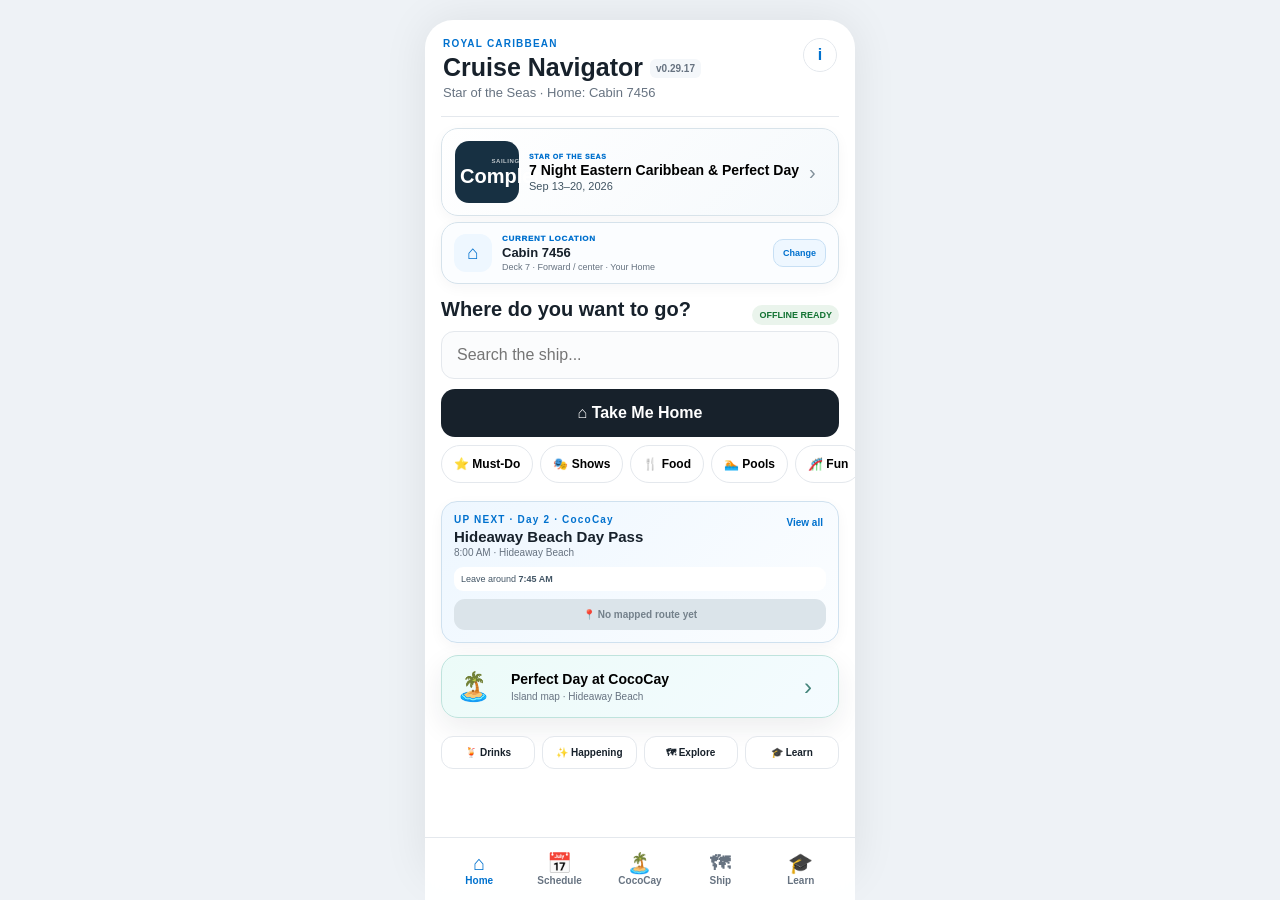
==== commit 97420b9f: "bump production UI to 0.29.17" ====
--- a/index.html
+++ b/index.html
@@ -9,7 +9,7 @@
   <meta name="apple-mobile-web-app-title" content="Cruise Navigator">
   <link rel="manifest" href="manifest.webmanifest">
   <link rel="apple-touch-icon" href="icon-192.png">
-  <link rel="stylesheet" href="styles.css?v=02916">
+  <link rel="stylesheet" href="styles.css?v=02917">
   <title>Cruise Navigator</title>
 </head>
 <body>
@@ -17,7 +17,7 @@
     <header class="topbar">
       <div>
         <div class="eyebrow">ROYAL CARIBBEAN</div>
-        <h1>Cruise Navigator <span>v0.29.16</span></h1>
+        <h1>Cruise Navigator <span>v0.29.17</span></h1>
         <p class="sub">Star of the Seas · Home: Cabin 7456</p>
       </div>
       <button id="infoBtn" class="icon-btn" aria-label="About">i</button>
@@ -123,6 +123,6 @@
       <button class="tab" data-view="learn"><span>🎓</span>Learn</button>
     </nav>
   </main>
-  <script src="app.js?v=02916"></script>
+  <script src="app.js?v=02917"></script>
 </body>
 </html>
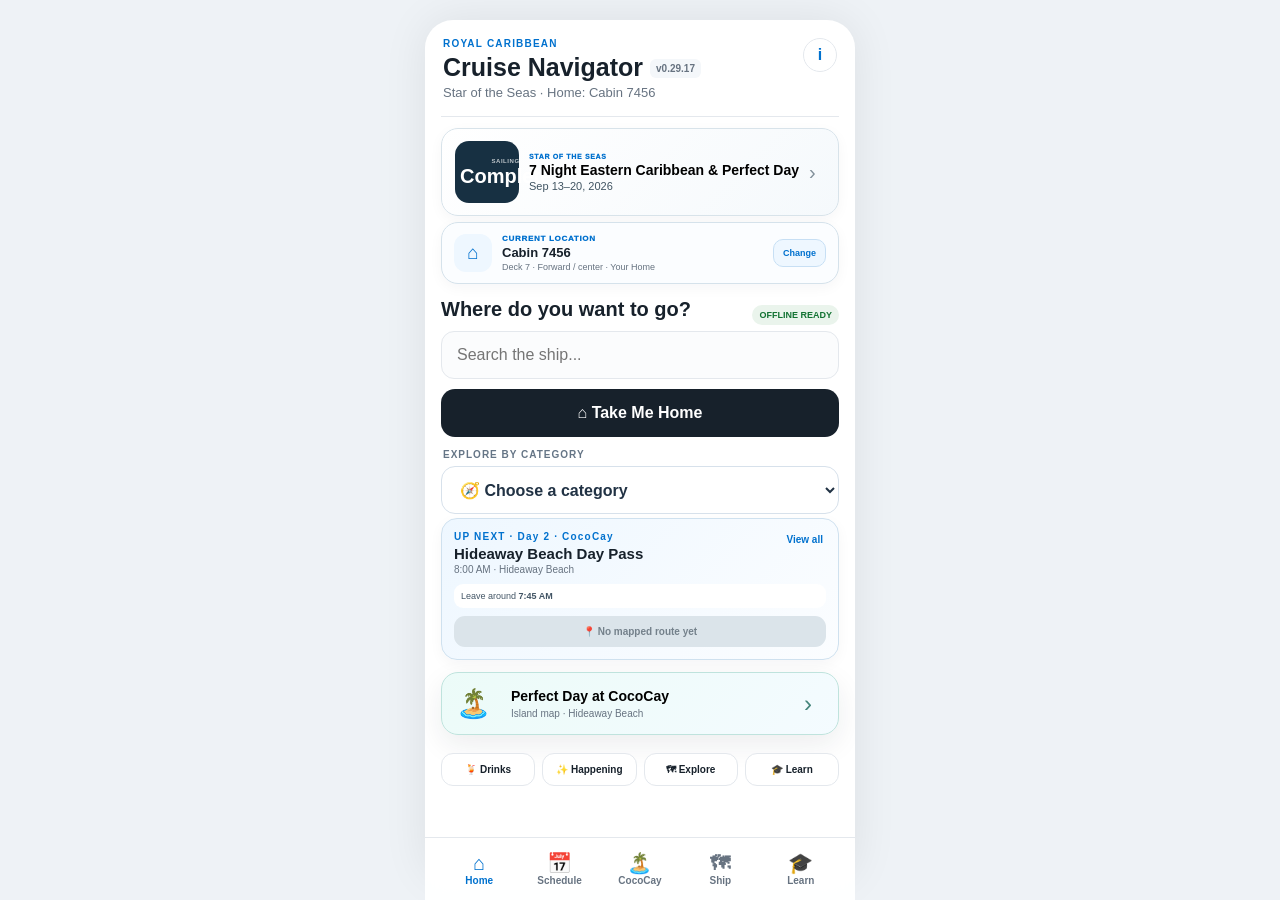
==== commit c9a7a952: "load compact home category picker" ====
--- a/index.html
+++ b/index.html
@@ -124,5 +124,7 @@
     </nav>
   </main>
   <script src="app.js?v=02917"></script>
+  <script src="drink-order-ui-v02918.js"></script>
+  <script src="home-category-ui-v02918.js"></script>
 </body>
 </html>
